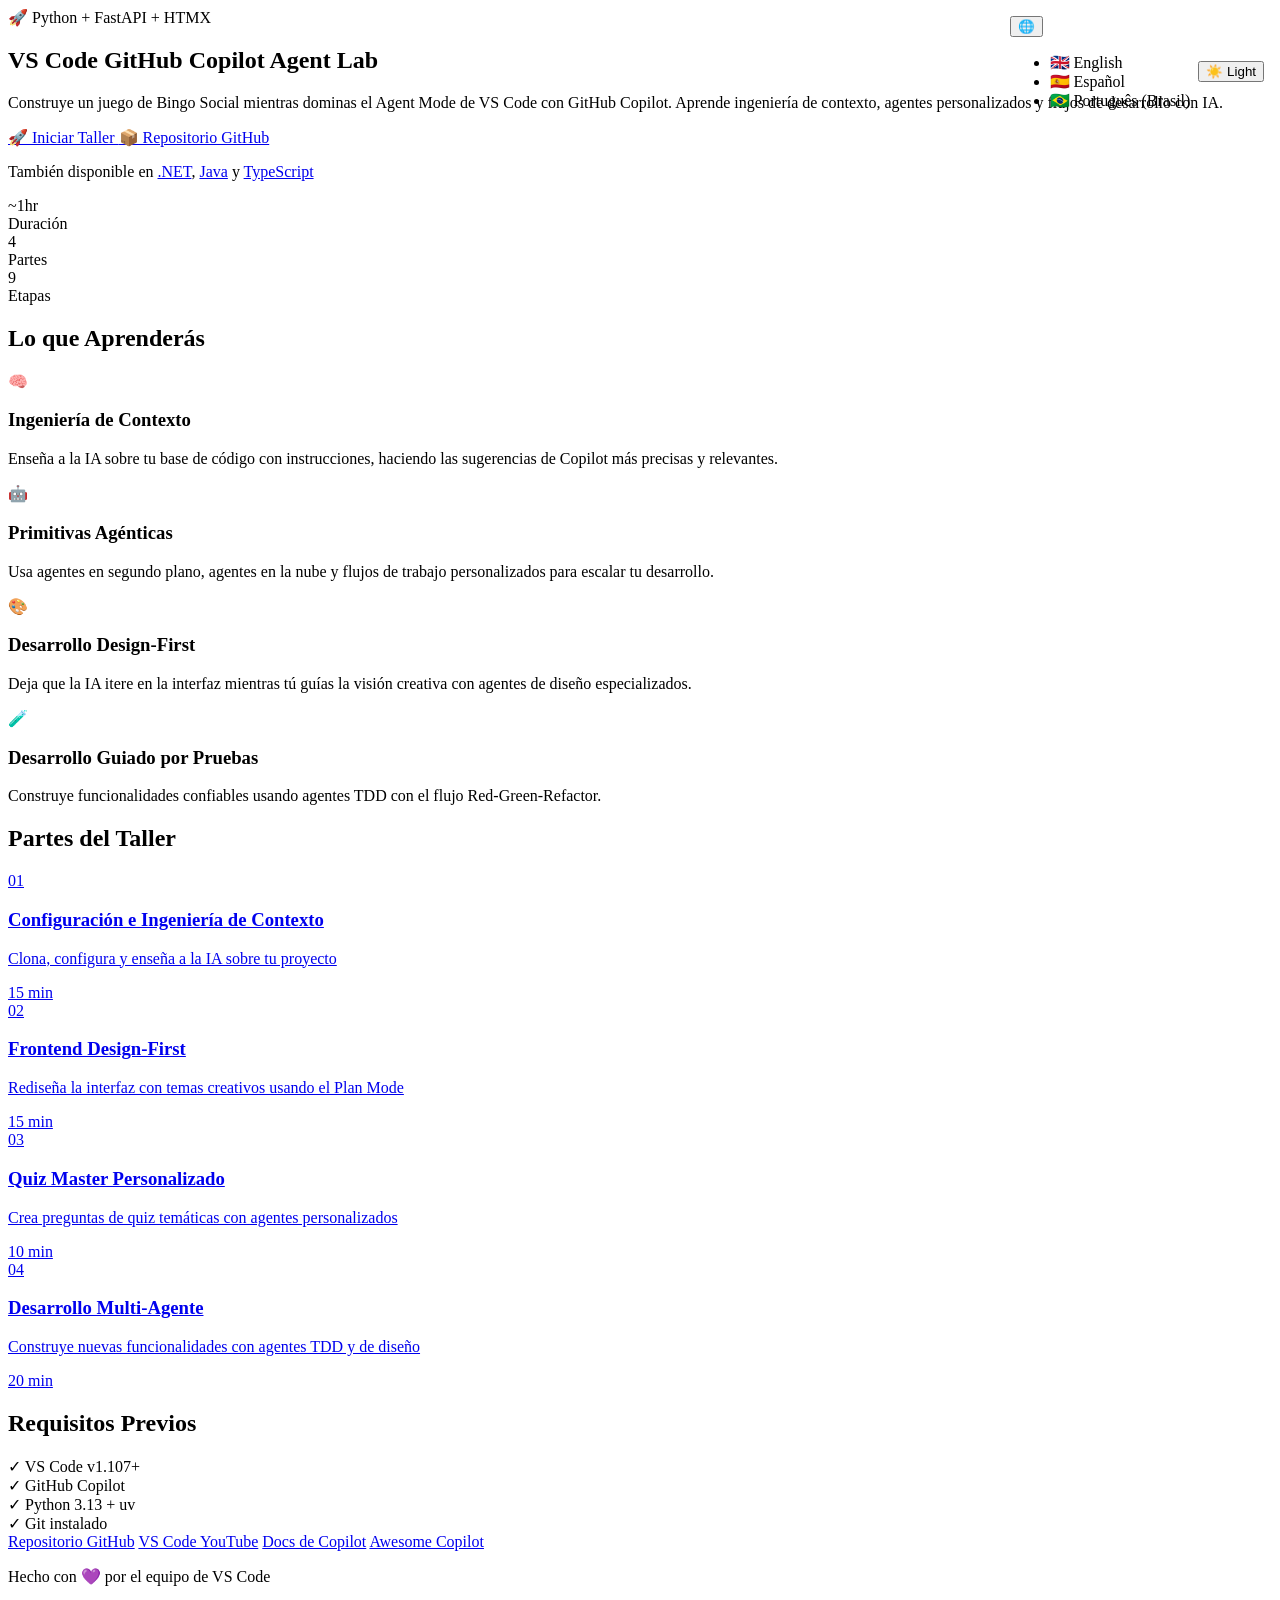
==== docs/es/index.html @ 378fef96 "Initial commit" ====
<!DOCTYPE html>
<html lang="es">
<head>
    <!-- Google tag (gtag.js) -->
    <script async src="https://www.googletagmanager.com/gtag/js?id=G-LSC44NDPLQ"></script>
    <script>
      window.dataLayer = window.dataLayer || [];
      function gtag(){dataLayer.push(arguments);}
      gtag('js', new Date());
      gtag('config', 'G-LSC44NDPLQ');
    </script>
    <meta charset="UTF-8">
    <meta name="viewport" content="width=device-width, initial-scale=1.0">
    <title>VS Code GitHub Copilot Agent Lab | Edición Python</title>
    <link rel="preconnect" href="https://fonts.googleapis.com">
    <link rel="preconnect" href="https://fonts.gstatic.com" crossorigin>
    <link href="https://fonts.googleapis.com/css2?family=JetBrains+Mono:wght@400;700&family=Space+Grotesk:wght@400;500;700&display=swap" rel="stylesheet">
    <link rel="alternate" hreflang="en" href="https://copilot-dev-days.github.io/agent-lab-python/">
    <link rel="alternate" hreflang="pt-BR" href="https://copilot-dev-days.github.io/agent-lab-python/pt_BR/">
    <link rel="alternate" hreflang="es" href="https://copilot-dev-days.github.io/agent-lab-python/es/">
    <link rel="alternate" hreflang="x-default" href="https://copilot-dev-days.github.io/agent-lab-python/">
    <link rel="stylesheet" href="../styles.css">
    <link rel="stylesheet" href="../light-theme.css">
    <script src="../theme-toggle.js"></script>
</head>
<body>
    <div style="position:fixed;top:1rem;right:1rem;z-index:1000;display:flex;gap:0.5rem;align-items:center;">
        <div class="locale-picker" id="localePicker">
            <button type="button" class="locale-toggle" aria-haspopup="listbox" aria-expanded="false" aria-label="Seleccionar idioma">🌐</button>
            <ul role="listbox" aria-label="Idioma">
                <li role="option" data-locale="en" aria-selected="false">🇬🇧 English</li>
                <li role="option" data-locale="es" aria-selected="true" class="active">🇪🇸 Español</li>
                <li role="option" data-locale="pt-BR" aria-selected="false">🇧🇷 Português (Brasil)</li>
            </ul>
        </div>
        <button class="theme-toggle" onclick="toggleTheme()">☀️ Claro</button>
    </div>
    <div class="container">
        <!-- Hero -->
        <section class="hero">
            <span class="hero-badge">🚀 Python + FastAPI + HTMX</span>
            <h1>VS Code GitHub Copilot Agent Lab</h1>
            <p class="hero-subtitle">
                Construye un juego de Bingo Social mientras dominas el Agent Mode de VS Code con GitHub Copilot.
                Aprende ingeniería de contexto, agentes personalizados y flujos de desarrollo con IA.
            </p>
            <div class="hero-cta">
                <a href="step.html?step=00-overview" class="btn btn-primary">
                    🚀 Iniciar Taller
                </a>
                <a href="https://github.com/copilot-dev-days/agent-lab-python" class="btn btn-secondary">
                    📦 Repositorio GitHub
                </a>
            </div>
            <p class="hero-also">También disponible en <a href="https://copilot-dev-days.github.io/agent-lab-dotnet/">.NET</a>, <a href="https://copilot-dev-days.github.io/agent-lab-java/">Java</a> y <a href="https://copilot-dev-days.github.io/agent-lab-typescript/">TypeScript</a></p>
            <div class="stats">
                <div class="stat">
                    <div class="stat-value">~1hr</div>
                    <div class="stat-label">Duración</div>
                </div>
                <div class="stat">
                    <div class="stat-value">4</div>
                    <div class="stat-label">Partes</div>
                </div>
                <div class="stat">
                    <div class="stat-value">9</div>
                    <div class="stat-label">Etapas</div>
                </div>
            </div>
        </section>

        <!-- Features -->
        <section class="features">
            <h2 class="section-title">Lo que Aprenderás</h2>
            <div class="features-grid">
                <div class="feature-card">
                    <div class="feature-icon">🧠</div>
                    <h3>Ingeniería de Contexto</h3>
                    <p>Enseña a la IA sobre tu base de código con instrucciones, haciendo las sugerencias de Copilot más precisas y relevantes.</p>
                </div>
                <div class="feature-card">
                    <div class="feature-icon">🤖</div>
                    <h3>Primitivas Agénticas</h3>
                    <p>Usa agentes en segundo plano, agentes en la nube y flujos de trabajo personalizados para escalar tu desarrollo.</p>
                </div>
                <div class="feature-card">
                    <div class="feature-icon">🎨</div>
                    <h3>Desarrollo Design-First</h3>
                    <p>Deja que la IA itere en la interfaz mientras tú guías la visión creativa con agentes de diseño especializados.</p>
                </div>
                <div class="feature-card">
                    <div class="feature-icon">🧪</div>
                    <h3>Desarrollo Guiado por Pruebas</h3>
                    <p>Construye funcionalidades confiables usando agentes TDD con el flujo Red-Green-Refactor.</p>
                </div>
            </div>
        </section>

        <!-- Workshop Parts -->
        <section class="workshop">
            <h2 class="section-title">Partes del Taller</h2>
            <div class="parts-list">
                <a href="step.html?step=01-setup" class="part-card">
                    <div class="part-number">01</div>
                    <div class="part-content">
                        <h3>Configuración e Ingeniería de Contexto</h3>
                        <p>Clona, configura y enseña a la IA sobre tu proyecto</p>
                    </div>
                    <span class="part-time">15 min</span>
                </a>
                <a href="step.html?step=02-design" class="part-card">
                    <div class="part-number">02</div>
                    <div class="part-content">
                        <h3>Frontend Design-First</h3>
                        <p>Rediseña la interfaz con temas creativos usando el Plan Mode</p>
                    </div>
                    <span class="part-time">15 min</span>
                </a>
                <a href="step.html?step=03-quiz-master" class="part-card">
                    <div class="part-number">03</div>
                    <div class="part-content">
                        <h3>Quiz Master Personalizado</h3>
                        <p>Crea preguntas de quiz temáticas con agentes personalizados</p>
                    </div>
                    <span class="part-time">10 min</span>
                </a>
                <a href="step.html?step=04-multi-agent" class="part-card">
                    <div class="part-number">04</div>
                    <div class="part-content">
                        <h3>Desarrollo Multi-Agente</h3>
                        <p>Construye nuevas funcionalidades con agentes TDD y de diseño</p>
                    </div>
                    <span class="part-time">20 min</span>
                </a>
            </div>
        </section>
    </div>

    <!-- Prerequisites -->
    <section class="prereqs">
        <div class="container">
            <h2 class="section-title">Requisitos Previos</h2>
            <div class="prereqs-grid">
                <div class="prereq-item">
                    <span class="prereq-check">✓</span>
                    <span>VS Code v1.107+</span>
                </div>
                <div class="prereq-item">
                    <span class="prereq-check">✓</span>
                    <span>GitHub Copilot</span>
                </div>
                <div class="prereq-item">
                    <span class="prereq-check">✓</span>
                    <span>Python 3.13 + uv</span>
                </div>
                <div class="prereq-item">
                    <span class="prereq-check">✓</span>
                    <span>Git instalado</span>
                </div>
            </div>
        </div>
    </section>

    <div class="container">
        <!-- Footer -->
        <footer>
            <div class="footer-links">
                <a href="https://github.com/copilot-dev-days/agent-lab-python">Repositorio GitHub</a>
                <a href="https://www.youtube.com/code">VS Code YouTube</a>
                <a href="https://code.visualstudio.com/docs/copilot/overview">Docs de Copilot</a>
                <a href="https://github.com/github/awesome-copilot">Awesome Copilot</a>
            </div>
            <p class="footer-credit">
                Hecho con 💜 por el equipo de VS Code
            </p>
        </footer>
    </div>

    <script>
    (function(){
      var match=location.pathname.match(/\/(pt_BR|es)\//);
      var locale=match?match[1]:'en';
      var picker=document.getElementById('localePicker');
      if(!picker)return;
      var btn=picker.querySelector('.locale-toggle'),list=picker.querySelector('ul');
      list.querySelectorAll('li').forEach(function(li){
        var l=li.dataset.locale==='pt-BR'?'pt_BR':li.dataset.locale;
        if(l===locale){li.classList.add('active');li.setAttribute('aria-selected','true');}
        else{li.classList.remove('active');li.setAttribute('aria-selected','false');}
      });
      function open(){list.style.display='block';btn.setAttribute('aria-expanded','true');}
      function close(){list.style.display='none';btn.setAttribute('aria-expanded','false');}
      btn.addEventListener('click',function(e){e.stopPropagation();list.style.display==='block'?close():open();});
      document.addEventListener('click',close);
      document.addEventListener('keydown',function(e){if(e.key==='Escape')close();});
      list.querySelectorAll('li').forEach(function(li){
        li.addEventListener('click',function(e){
          e.stopPropagation();
          var t=li.dataset.locale==='pt-BR'?'pt_BR':li.dataset.locale;
          if(t===locale){close();return;}
          var p=location.pathname;
          if(locale!=='en')p=p.replace(new RegExp('/'+locale+'/'),'/');;
          if(t!=='en'){var base=p.replace(/\/index\.html$/,'/');if(!base.endsWith('/'))base+='/';p=base+t+'/';}
          localStorage.setItem('preferred-locale',t);
          window.location.href=p;
        });
      });
    })();
    </script>
</body>
</html>
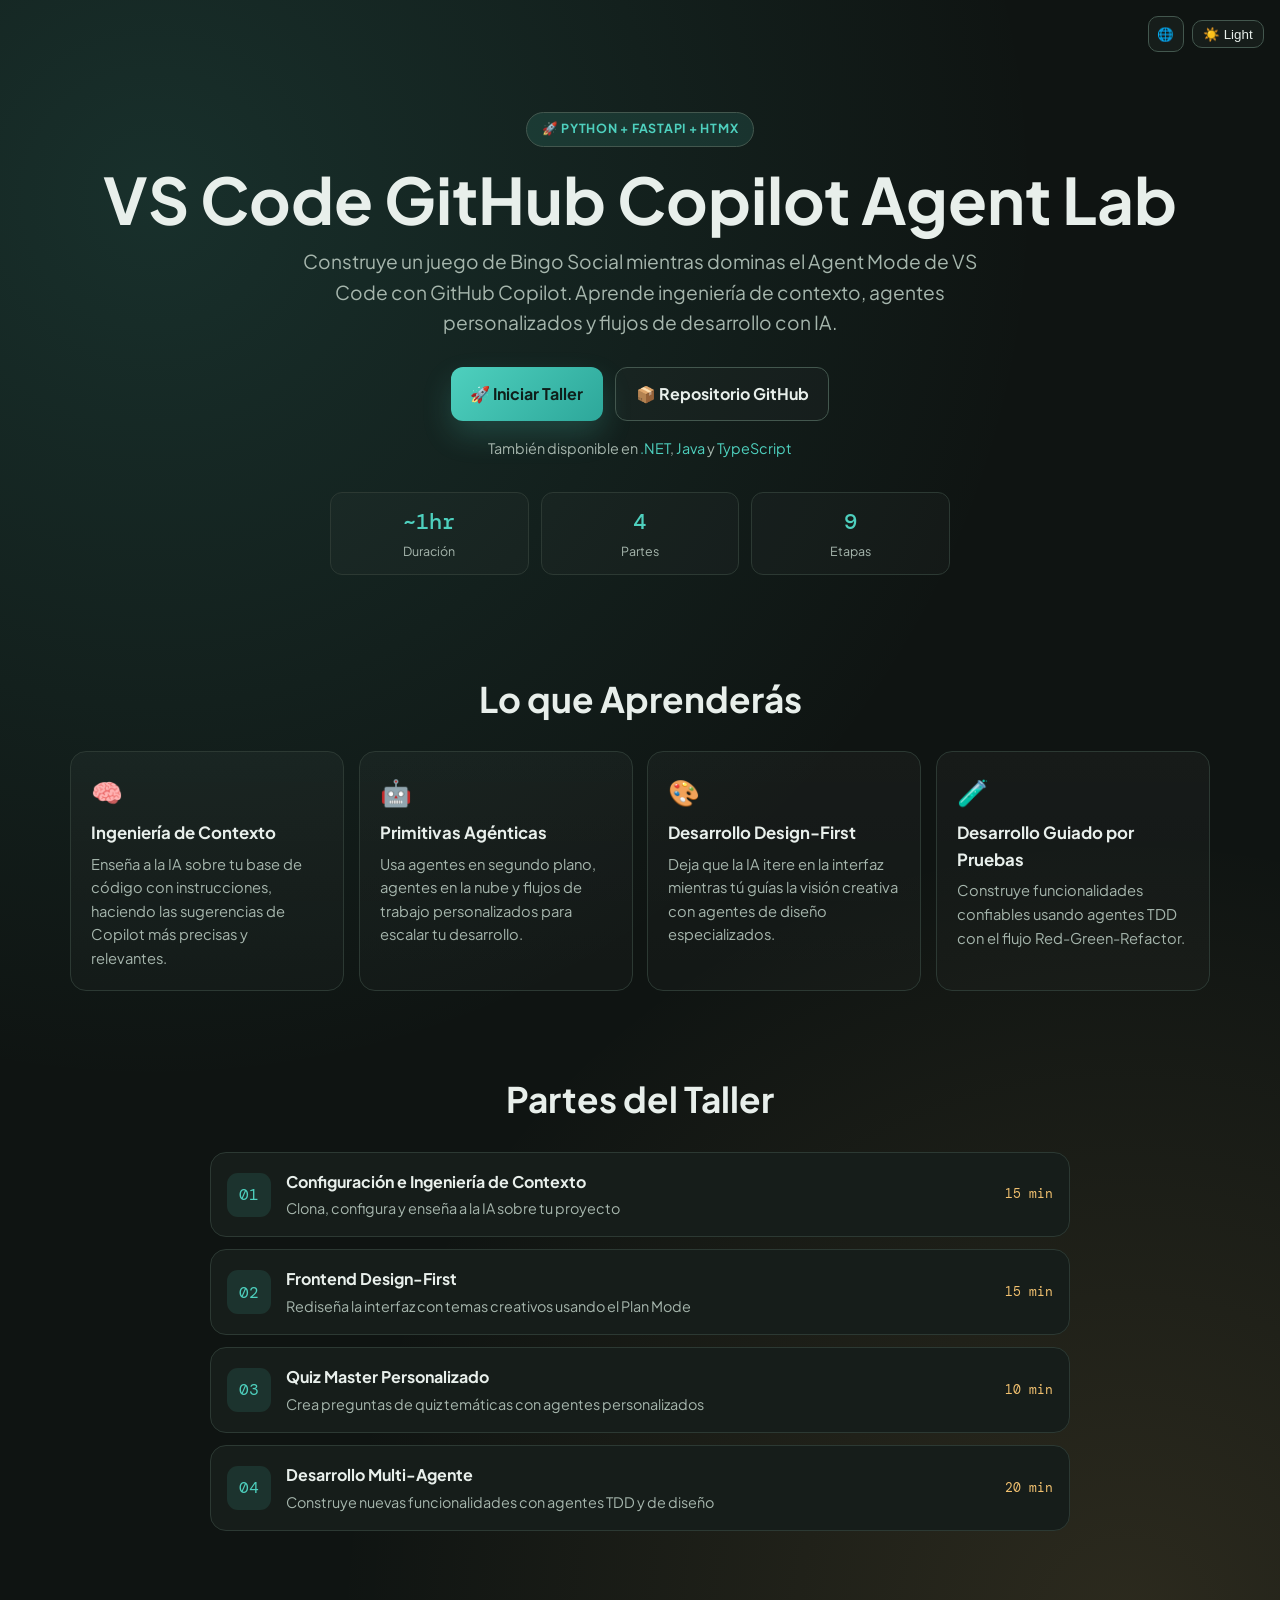
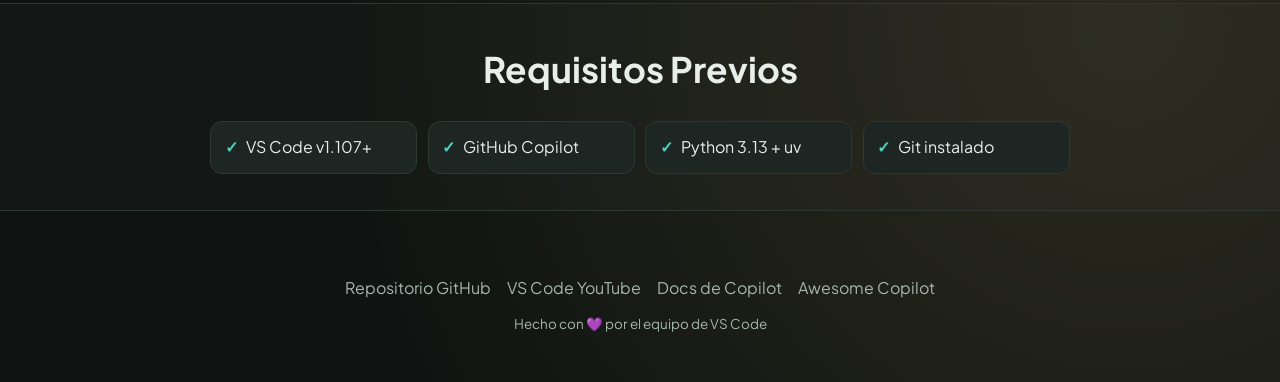
==== commit 63dcb2a5: "feat: update styles and fonts for improved UI/UX; add development instructions - Changed font to Plu" ====
--- a/docs/es/index.html
+++ b/docs/es/index.html
@@ -14,7 +14,7 @@
     <title>VS Code GitHub Copilot Agent Lab | Edición Python</title>
     <link rel="preconnect" href="https://fonts.googleapis.com">
     <link rel="preconnect" href="https://fonts.gstatic.com" crossorigin>
-    <link href="https://fonts.googleapis.com/css2?family=JetBrains+Mono:wght@400;700&family=Space+Grotesk:wght@400;500;700&display=swap" rel="stylesheet">
+    <link href="https://fonts.googleapis.com/css2?family=Plus+Jakarta+Sans:wght@400;500;600;700;800&family=DM+Mono:wght@400;500&display=swap" rel="stylesheet">
     <link rel="alternate" hreflang="en" href="https://copilot-dev-days.github.io/agent-lab-python/">
     <link rel="alternate" hreflang="pt-BR" href="https://copilot-dev-days.github.io/agent-lab-python/pt_BR/">
     <link rel="alternate" hreflang="es" href="https://copilot-dev-days.github.io/agent-lab-python/es/">
@@ -24,7 +24,7 @@
     <script src="../theme-toggle.js"></script>
 </head>
 <body>
-    <div style="position:fixed;top:1rem;right:1rem;z-index:1000;display:flex;gap:0.5rem;align-items:center;">
+    <div class="top-controls">
         <div class="locale-picker" id="localePicker">
             <button type="button" class="locale-toggle" aria-haspopup="listbox" aria-expanded="false" aria-label="Seleccionar idioma">🌐</button>
             <ul role="listbox" aria-label="Idioma">
--- a/docs/styles.css
+++ b/docs/styles.css
@@ -0,0 +1,422 @@
+:root {
+    --bg: #0f1412;
+    --bg-elev: #161d1a;
+    --bg-soft: #1d2622;
+    --text: #e8efeb;
+    --muted: #a6b6ad;
+    --line: #2c3933;
+    --line-strong: #43574e;
+    --brand: #4ed0be;
+    --accent: #f0c06f;
+    --shadow-lg: 0 24px 60px rgba(0, 0, 0, 0.38);
+    --radius-xl: 22px;
+    --radius-lg: 16px;
+    --radius-md: 12px;
+    --speed: 220ms cubic-bezier(0.2, 0.7, 0.2, 1);
+}
+
+* {
+    margin: 0;
+    padding: 0;
+    box-sizing: border-box;
+}
+
+body {
+    font-family: "Plus Jakarta Sans", "Segoe UI", sans-serif;
+    background:
+        radial-gradient(circle at 12% 10%, rgba(78, 208, 190, 0.15), transparent 42%),
+        radial-gradient(circle at 88% 82%, rgba(240, 192, 111, 0.13), transparent 40%),
+        var(--bg);
+    color: var(--text);
+    line-height: 1.6;
+    min-height: 100vh;
+}
+
+.container {
+    max-width: 1180px;
+    margin: 0 auto;
+    padding: 0 1.25rem;
+}
+
+.top-controls {
+    position: fixed;
+    top: 1rem;
+    right: 1rem;
+    z-index: 1000;
+    display: flex;
+    gap: 0.5rem;
+    align-items: center;
+}
+
+.hero {
+    padding: clamp(5rem, 11vw, 7rem) 0 3.5rem;
+    text-align: center;
+}
+
+.hero-badge {
+    display: inline-block;
+    margin-bottom: 1.2rem;
+    padding: 0.4rem 0.9rem;
+    border: 1px solid var(--line-strong);
+    border-radius: 999px;
+    background: rgba(78, 208, 190, 0.12);
+    color: var(--brand);
+    font-size: 0.78rem;
+    font-weight: 700;
+    letter-spacing: 0.06em;
+    text-transform: uppercase;
+}
+
+.hero h1 {
+    font-size: clamp(2.25rem, 6.5vw, 4rem);
+    line-height: 1.05;
+    margin-bottom: 0.8rem;
+}
+
+.hero-subtitle {
+    max-width: 720px;
+    margin: 0 auto 1.8rem;
+    color: var(--muted);
+    font-size: clamp(1rem, 2.4vw, 1.2rem);
+}
+
+.hero-cta {
+    display: flex;
+    gap: 0.8rem;
+    justify-content: center;
+    flex-wrap: wrap;
+}
+
+.hero-also {
+    color: var(--muted);
+    margin-top: 1rem;
+    font-size: 0.9rem;
+}
+
+.hero-also a {
+    color: var(--brand);
+    text-decoration: none;
+}
+
+.hero-also a:hover {
+    text-decoration: underline;
+}
+
+.btn {
+    display: inline-flex;
+    align-items: center;
+    justify-content: center;
+    gap: 0.45rem;
+    border-radius: var(--radius-md);
+    padding: 0.82rem 1.2rem;
+    text-decoration: none;
+    font-weight: 700;
+    transition: transform var(--speed), box-shadow var(--speed), border-color var(--speed), color var(--speed);
+}
+
+.btn-primary {
+    background: linear-gradient(135deg, var(--brand), #2da79a);
+    color: #0f1e1a;
+    box-shadow: 0 14px 30px rgba(78, 208, 190, 0.2);
+}
+
+.btn-primary:hover {
+    transform: translateY(-2px);
+}
+
+.btn-secondary {
+    border: 1px solid var(--line-strong);
+    color: var(--text);
+    background: rgba(255, 255, 255, 0.02);
+}
+
+.btn-secondary:hover {
+    border-color: var(--brand);
+    color: var(--brand);
+}
+
+.stats {
+    margin-top: 2rem;
+    display: grid;
+    grid-template-columns: repeat(3, minmax(0, 1fr));
+    gap: 0.75rem;
+    max-width: 620px;
+    margin-inline: auto;
+}
+
+.stat {
+    border: 1px solid var(--line);
+    border-radius: var(--radius-md);
+    background: rgba(255, 255, 255, 0.02);
+    padding: 0.75rem 0.5rem;
+}
+
+.stat-value {
+    font-family: "DM Mono", monospace;
+    font-size: 1.35rem;
+    color: var(--brand);
+    font-weight: 500;
+}
+
+.stat-label {
+    color: var(--muted);
+    font-size: 0.78rem;
+    margin-top: 0.15rem;
+}
+
+.features,
+.workshop {
+    padding: 2.5rem 0;
+}
+
+.section-title {
+    text-align: center;
+    font-size: clamp(1.5rem, 4vw, 2.2rem);
+    margin-bottom: 1.5rem;
+}
+
+.features-grid {
+    display: grid;
+    grid-template-columns: repeat(auto-fit, minmax(230px, 1fr));
+    gap: 0.9rem;
+}
+
+.feature-card {
+    border: 1px solid var(--line);
+    border-radius: var(--radius-lg);
+    background: linear-gradient(180deg, rgba(255, 255, 255, 0.03), rgba(255, 255, 255, 0.015));
+    padding: 1.25rem;
+    transition: transform var(--speed), border-color var(--speed);
+}
+
+.feature-card:hover {
+    transform: translateY(-3px);
+    border-color: var(--line-strong);
+}
+
+.feature-icon {
+    font-size: 1.6rem;
+    margin-bottom: 0.45rem;
+}
+
+.feature-card h3 {
+    font-size: 1.05rem;
+    margin-bottom: 0.35rem;
+}
+
+.feature-card p {
+    color: var(--muted);
+    font-size: 0.92rem;
+}
+
+.parts-list {
+    display: grid;
+    gap: 0.75rem;
+    max-width: 860px;
+    margin-inline: auto;
+}
+
+.part-card {
+    display: grid;
+    grid-template-columns: auto 1fr auto;
+    align-items: center;
+    gap: 0.95rem;
+    text-decoration: none;
+    color: inherit;
+    border: 1px solid var(--line);
+    border-radius: var(--radius-lg);
+    background: var(--bg-elev);
+    padding: 1rem;
+    transition: border-color var(--speed), transform var(--speed), background var(--speed);
+}
+
+.part-card:hover {
+    border-color: var(--brand);
+    transform: translateY(-2px);
+    background: #1a2320;
+}
+
+.part-number {
+    width: 44px;
+    height: 44px;
+    border-radius: 11px;
+    display: grid;
+    place-items: center;
+    font-family: "DM Mono", monospace;
+    font-size: 1rem;
+    background: rgba(78, 208, 190, 0.12);
+    color: var(--brand);
+}
+
+.part-content h3 {
+    margin-bottom: 0.2rem;
+    font-size: 1rem;
+}
+
+.part-content p {
+    color: var(--muted);
+    font-size: 0.9rem;
+}
+
+.part-time {
+    font-family: "DM Mono", monospace;
+    font-size: 0.8rem;
+    color: var(--accent);
+}
+
+.prereqs {
+    margin: 2rem 0;
+    padding: 2.3rem 0;
+    border-top: 1px solid var(--line);
+    border-bottom: 1px solid var(--line);
+    background: rgba(255, 255, 255, 0.015);
+}
+
+.prereqs-grid {
+    max-width: 860px;
+    margin: 0 auto;
+    display: grid;
+    grid-template-columns: repeat(auto-fit, minmax(200px, 1fr));
+    gap: 0.65rem;
+}
+
+.prereq-item {
+    border: 1px solid var(--line);
+    border-radius: var(--radius-md);
+    padding: 0.78rem 0.85rem;
+    display: flex;
+    align-items: center;
+    gap: 0.5rem;
+    background: var(--bg-soft);
+}
+
+.prereq-check {
+    color: var(--brand);
+    font-weight: 700;
+}
+
+footer {
+    padding: 2rem 0 3rem;
+    text-align: center;
+}
+
+.footer-links {
+    display: flex;
+    flex-wrap: wrap;
+    justify-content: center;
+    gap: 1rem;
+    margin-bottom: 0.75rem;
+}
+
+.footer-links a {
+    color: var(--muted);
+    text-decoration: none;
+}
+
+.footer-links a:hover {
+    color: var(--brand);
+}
+
+.footer-credit {
+    color: var(--muted);
+    font-size: 0.84rem;
+}
+
+.theme-toggle {
+    border: 1px solid var(--line-strong);
+    background: var(--bg-elev);
+    color: var(--text);
+    border-radius: 10px;
+    padding: 0.35rem 0.65rem;
+    cursor: pointer;
+    transition: border-color var(--speed), color var(--speed);
+}
+
+.theme-toggle:hover {
+    border-color: var(--brand);
+    color: var(--brand);
+}
+
+.locale-picker {
+    position: relative;
+    display: inline-flex;
+}
+
+.locale-toggle {
+    display: inline-flex;
+    align-items: center;
+    justify-content: center;
+    width: 36px;
+    height: 36px;
+    border-radius: 10px;
+    border: 1px solid var(--line-strong);
+    background: var(--bg-elev);
+    color: var(--text);
+    cursor: pointer;
+}
+
+.locale-toggle:hover {
+    border-color: var(--brand);
+}
+
+.locale-picker ul {
+    display: none;
+    list-style: none;
+    position: absolute;
+    right: 0;
+    top: calc(100% + 6px);
+    min-width: 180px;
+    border-radius: 12px;
+    border: 1px solid var(--line-strong);
+    background: var(--bg-elev);
+    overflow: hidden;
+    box-shadow: var(--shadow-lg);
+}
+
+.locale-picker li {
+    padding: 0.6rem 0.8rem;
+    font-size: 0.9rem;
+    cursor: pointer;
+}
+
+.locale-picker li:hover {
+    background: rgba(78, 208, 190, 0.13);
+}
+
+.locale-picker li.active {
+    color: var(--brand);
+    font-weight: 700;
+}
+
+@media (max-width: 860px) {
+    .hero {
+        padding-top: 4.7rem;
+    }
+
+    .top-controls {
+        top: 0.65rem;
+        right: 0.65rem;
+    }
+
+    .part-card {
+        grid-template-columns: auto 1fr;
+    }
+
+    .part-time {
+        grid-column: 2;
+    }
+}
+
+@media (max-width: 560px) {
+    .stats {
+        grid-template-columns: 1fr;
+    }
+
+    .hero-cta {
+        flex-direction: column;
+    }
+
+    .btn {
+        width: 100%;
+    }
+}
--- a/docs/light-theme.css
+++ b/docs/light-theme.css
@@ -0,0 +1,48 @@
+html[data-theme="light"] {
+    --bg: #f4f7f4;
+    --bg-elev: #ffffff;
+    --bg-soft: #edf3ef;
+    --text: #102119;
+    --muted: #4f6458;
+    --line: #cfdacf;
+    --line-strong: #a9bcae;
+    --brand: #0f766e;
+    --accent: #9a5d14;
+    --ok: #1f7a45;
+    --warn: #9a5d14;
+}
+
+html[data-theme="light"] body {
+    background:
+        radial-gradient(circle at 10% 12%, rgba(15, 118, 110, 0.12), transparent 44%),
+        radial-gradient(circle at 90% 86%, rgba(154, 93, 20, 0.1), transparent 40%),
+        var(--bg);
+}
+
+html[data-theme="light"] .header,
+html[data-theme="light"] .sidebar {
+    background: rgba(247, 250, 247, 0.92);
+}
+
+html[data-theme="light"] .btn-secondary,
+html[data-theme="light"] .nav-btn,
+html[data-theme="light"] .theme-toggle,
+html[data-theme="light"] .locale-toggle,
+html[data-theme="light"] .nav-footer-btn {
+    background: var(--bg-elev);
+}
+
+html[data-theme="light"] .feature-card,
+html[data-theme="light"] .part-card,
+html[data-theme="light"] .prereq-item,
+html[data-theme="light"] .stat,
+html[data-theme="light"] .markdown pre,
+html[data-theme="light"] .markdown :not(pre) > code,
+html[data-theme="light"] .step-link,
+html[data-theme="light"] .locale-picker ul {
+    box-shadow: 0 8px 22px rgba(16, 33, 25, 0.06);
+}
+
+html[data-theme="light"] .btn-primary {
+    color: #ecfffb;
+}
